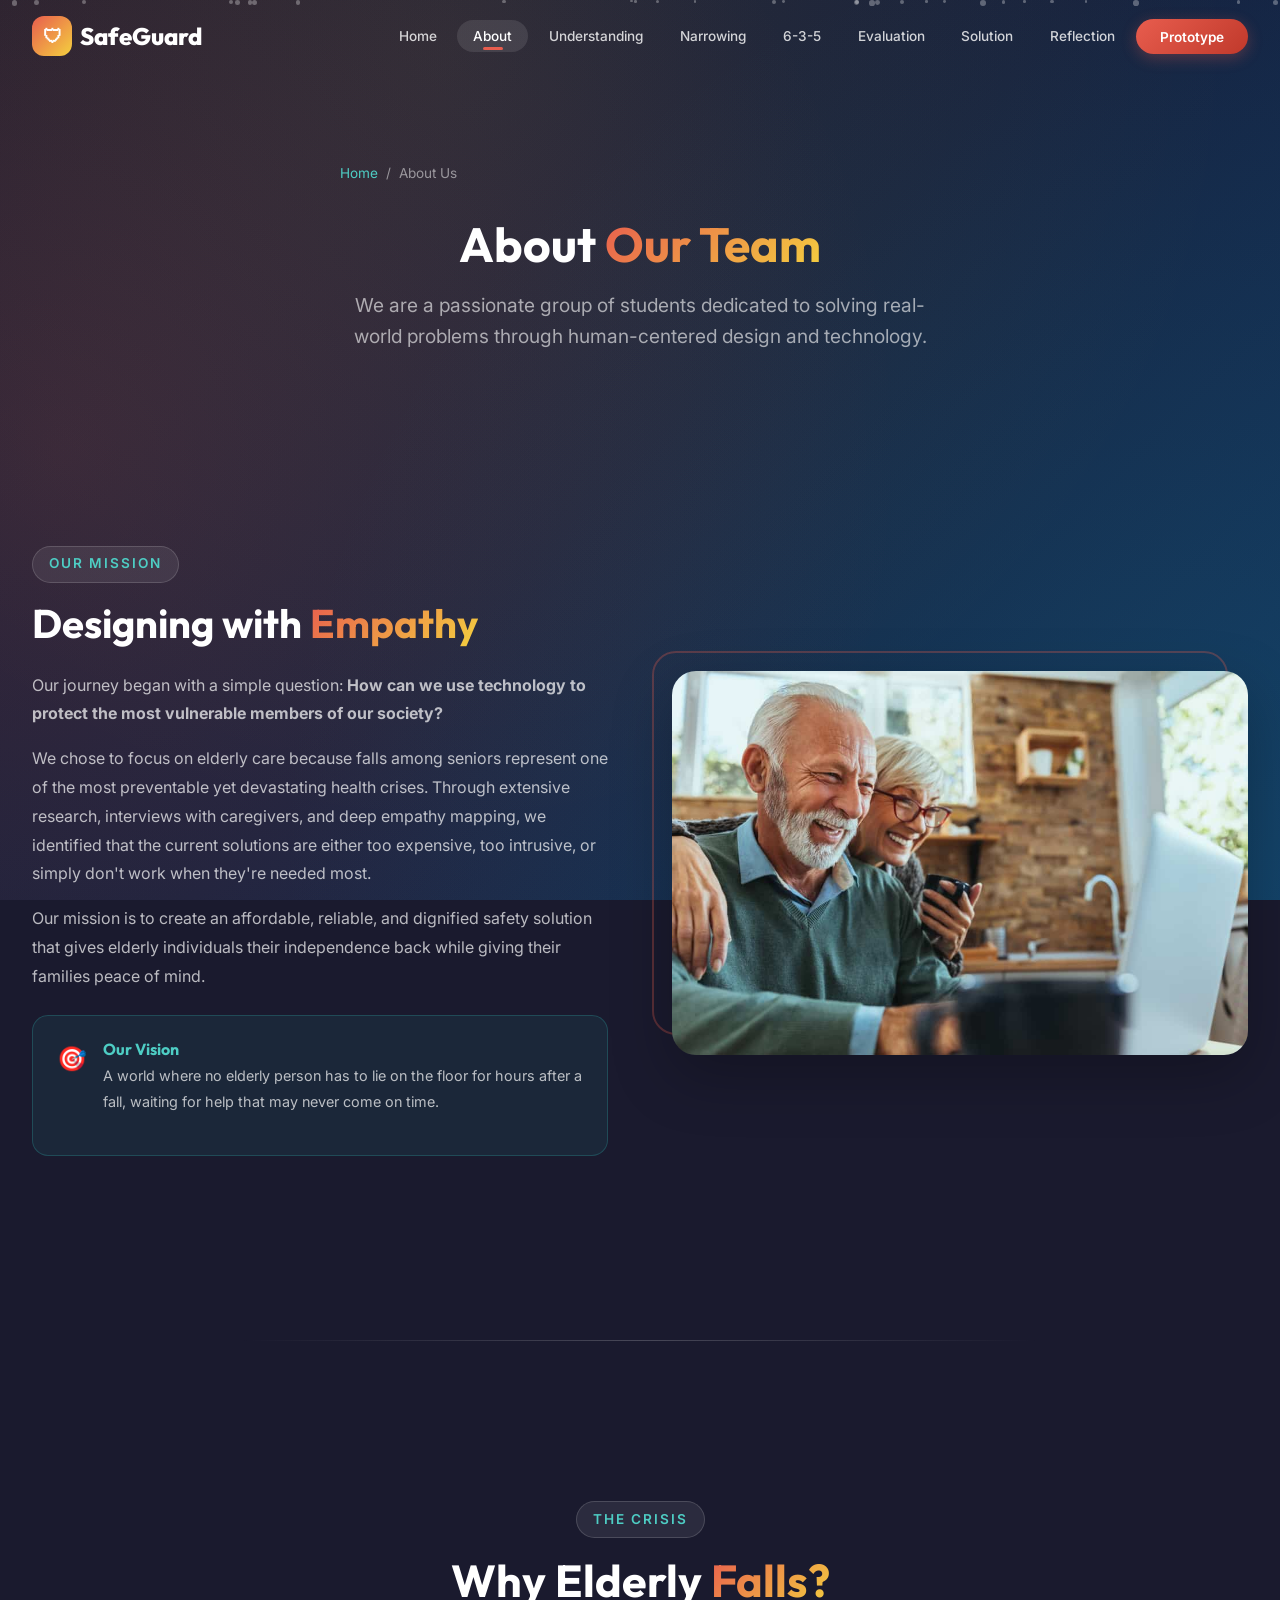
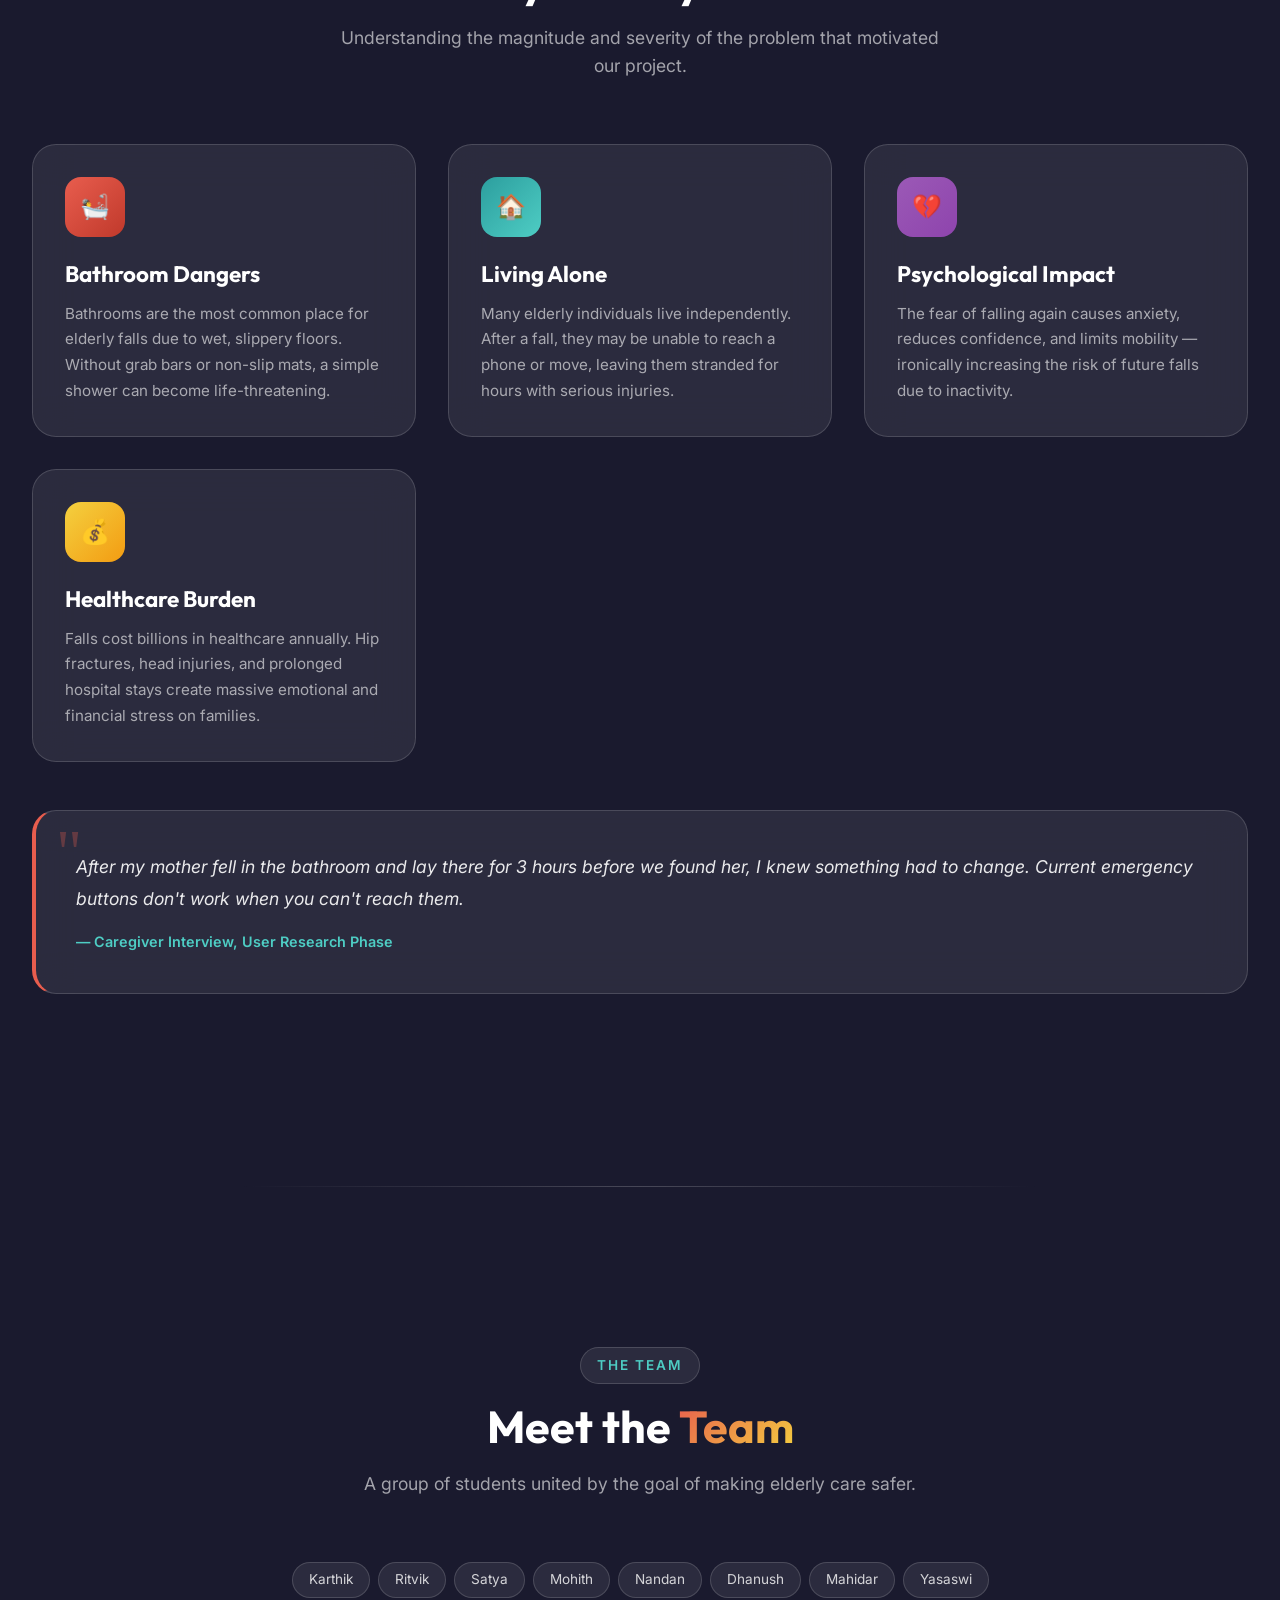
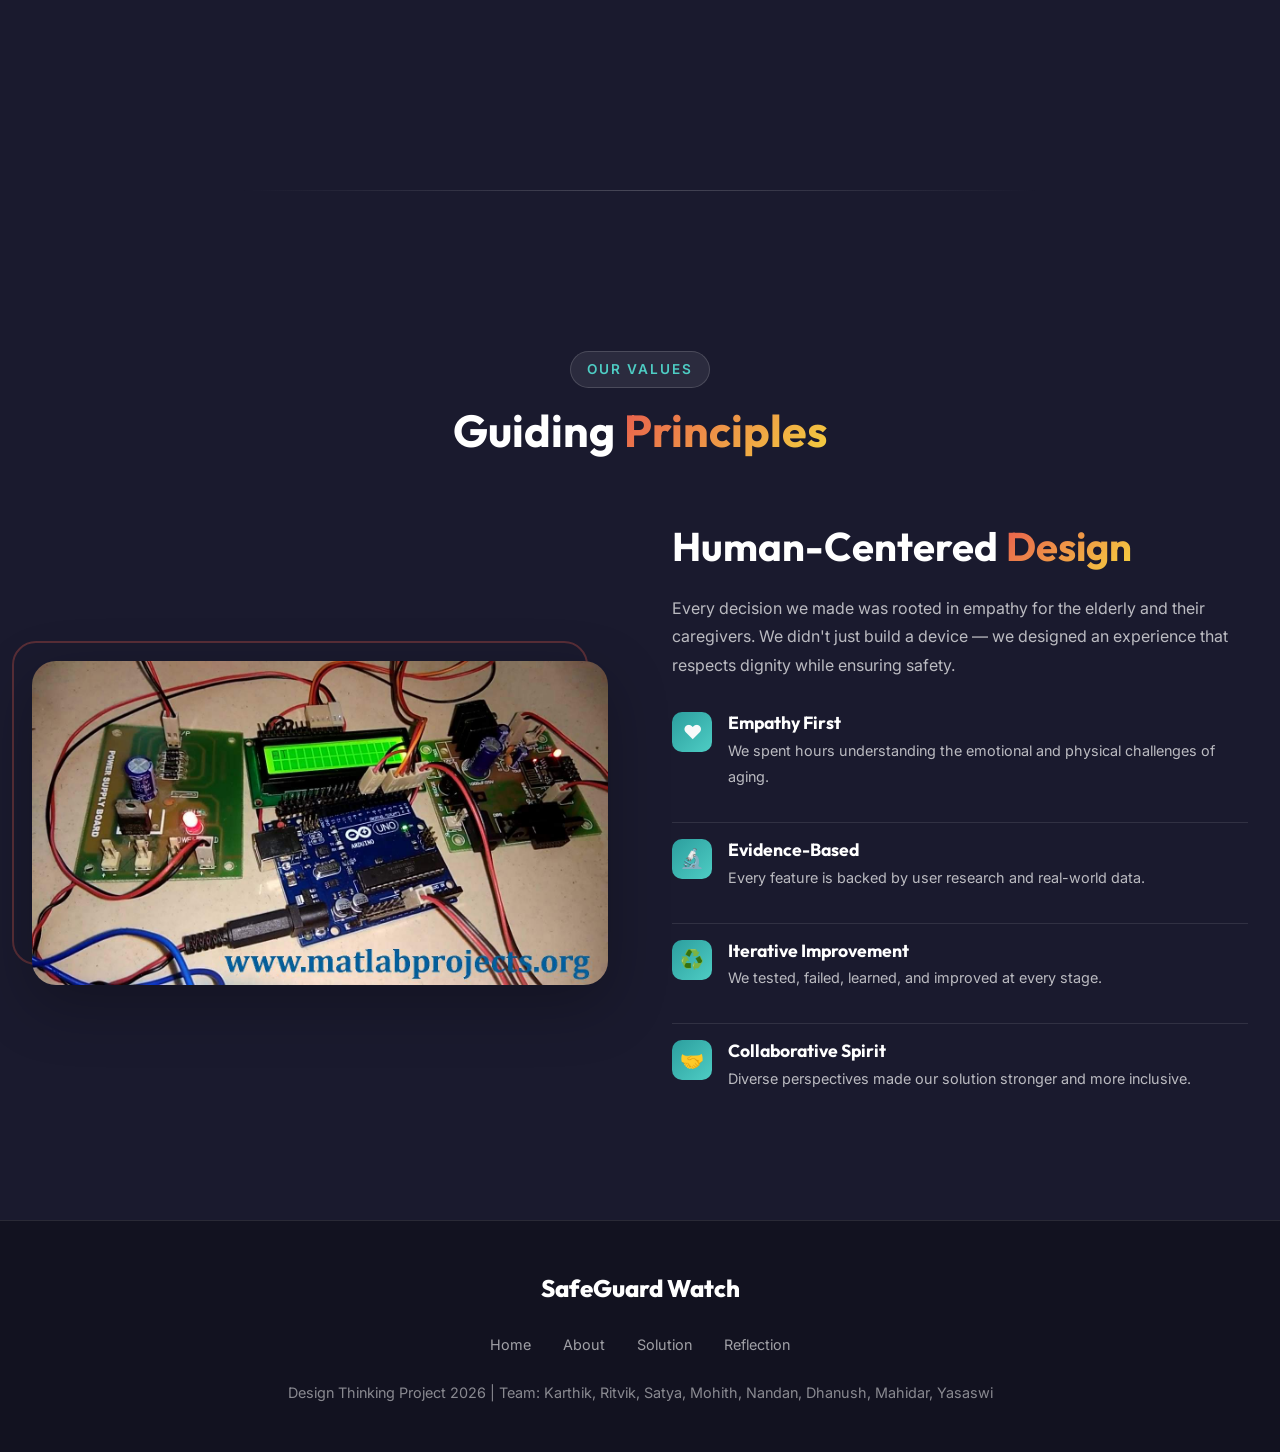
==== about.html @ a081889f "Add files via upload" ====
<!DOCTYPE html>
<html lang="en">
<head>
    <meta charset="UTF-8">
    <meta name="viewport" content="width=device-width, initial-scale=1.0">
    <title>About Us | SafeGuard Watch - Design Thinking Project</title>
    <link rel="stylesheet" href="css/style.css">
    <link rel="stylesheet" href="https://cdnjs.cloudflare.com/ajax/libs/font-awesome/6.4.0/css/all.min.css">
</head>
<body>
    <div class="animated-bg"></div>
    <div class="particles"></div>

    <!-- Navigation -->
    <nav class="navbar">
        <div class="nav-container">
            <a href="index.html" class="logo">
                <div class="logo-icon">&#128737;</div>
                SafeGuard
            </a>
            <ul class="nav-links">
                <li><a href="index.html">Home</a></li>
                <li><a href="about.html" class="active">About</a></li>
                <li><a href="understanding.html">Understanding</a></li>
                <li><a href="narrowing.html">Narrowing</a></li>
                <li><a href="method.html">6-3-5</a></li>
                <li><a href="evaluation.html">Evaluation</a></li>
                <li><a href="solution.html">Solution</a></li>
                <li><a href="reflection.html">Reflection</a></li>
                <li><a href="solution.html#prototype" class="cta-btn">Prototype</a></li>
            </ul>
            <div class="mobile-toggle">
                <span></span><span></span><span></span>
            </div>
        </div>
    </nav>

    <!-- Page Hero -->
    <section class="page-hero">
        <div>
            <div class="breadcrumb">
                <a href="index.html">Home</a>
                <span>/</span>
                <span>About Us</span>
            </div>
            <h1>About <span>Our Team</span></h1>
            <p>We are a passionate group of students dedicated to solving real-world problems through human-centered design and technology.</p>
        </div>
    </section>

    <!-- Mission Section -->
    <section class="section">
        <div class="two-col reveal">
            <div class="col-content">
                <div class="section-label">Our Mission</div>
                <h2>Designing with <span>Empathy</span></h2>
                <p>Our journey began with a simple question: <strong>How can we use technology to protect the most vulnerable members of our society?</strong></p>
                <p>We chose to focus on elderly care because falls among seniors represent one of the most preventable yet devastating health crises. Through extensive research, interviews with caregivers, and deep empathy mapping, we identified that the current solutions are either too expensive, too intrusive, or simply don't work when they're needed most.</p>
                <p>Our mission is to create an affordable, reliable, and dignified safety solution that gives elderly individuals their independence back while giving their families peace of mind.</p>
                <div class="success-box">
                    <div class="success-icon">&#127919;</div>
                    <div>
                        <h4>Our Vision</h4>
                        <p>A world where no elderly person has to lie on the floor for hours after a fall, waiting for help that may never come on time.</p>
                    </div>
                </div>
            </div>
            <div class="col-image">
                <img src="images/7_Aging_in_Place_How_Technology_Can.png" alt="Happy elderly couple safe at home with technology">
            </div>
        </div>
    </section>

    <div class="section-divider"></div>

    <!-- Why This Problem Section -->
    <section class="section">
        <div class="section-header reveal">
            <div class="section-label">The Crisis</div>
            <h2 class="section-title">Why Elderly <span>Falls?</span></h2>
            <p class="section-desc">Understanding the magnitude and severity of the problem that motivated our project.</p>
        </div>

        <div class="card-grid reveal">
            <div class="card">
                <div class="card-icon">&#128704;</div>
                <h3>Bathroom Dangers</h3>
                <p>Bathrooms are the most common place for elderly falls due to wet, slippery floors. Without grab bars or non-slip mats, a simple shower can become life-threatening.</p>
            </div>
            <div class="card">
                <div class="card-icon" style="background: linear-gradient(135deg, var(--secondary), var(--secondary-light));">&#127968;</div>
                <h3>Living Alone</h3>
                <p>Many elderly individuals live independently. After a fall, they may be unable to reach a phone or move, leaving them stranded for hours with serious injuries.</p>
            </div>
            <div class="card">
                <div class="card-icon" style="background: linear-gradient(135deg, #9B59B6, #8E44AD);">&#128148;</div>
                <h3>Psychological Impact</h3>
                <p>The fear of falling again causes anxiety, reduces confidence, and limits mobility — ironically increasing the risk of future falls due to inactivity.</p>
            </div>
            <div class="card">
                <div class="card-icon" style="background: linear-gradient(135deg, var(--accent), #F39C12);">&#128176;</div>
                <h3>Healthcare Burden</h3>
                <p>Falls cost billions in healthcare annually. Hip fractures, head injuries, and prolonged hospital stays create massive emotional and financial stress on families.</p>
            </div>
        </div>

        <div class="quote-block reveal" style="margin-top: 3rem;">
            <p>After my mother fell in the bathroom and lay there for 3 hours before we found her, I knew something had to change. Current emergency buttons don't work when you can't reach them.</p>
            <cite>— Caregiver Interview, User Research Phase</cite>
        </div>
    </section>

    <div class="section-divider"></div>

    <!-- Team Section - SIMPLIFIED -->
    <section class="section">
        <div class="section-header reveal">
            <div class="section-label">The Team</div>
            <h2 class="section-title">Meet the <span>Team</span></h2>
            <p class="section-desc">A group of students united by the goal of making elderly care safer.</p>
        </div>

        <div class="team-names reveal" style="max-width: 700px; margin: 2rem auto;">
            <span class="team-name-tag">Karthik</span>
            <span class="team-name-tag">Ritvik</span>
            <span class="team-name-tag">Satya</span>
            <span class="team-name-tag">Mohith</span>
            <span class="team-name-tag">Nandan</span>
            <span class="team-name-tag">Dhanush</span>
            <span class="team-name-tag">Mahidar</span>
            <span class="team-name-tag">Yasaswi</span>
        </div>
    </section>

    <div class="section-divider"></div>

    <!-- Values Section -->
    <section class="section">
        <div class="section-header reveal">
            <div class="section-label">Our Values</div>
            <h2 class="section-title">Guiding <span>Principles</span></h2>
        </div>

        <div class="two-col reveal">
            <div class="col-image">
                <img src="images/5_Arduino_Projects_for_Engineering.png" alt="Students working on electronics prototyping project">
            </div>
            <div class="col-content">
                <h2>Human-Centered <span>Design</span></h2>
                <p>Every decision we made was rooted in empathy for the elderly and their caregivers. We didn't just build a device — we designed an experience that respects dignity while ensuring safety.</p>
                <ul class="feature-list">
                    <li>
                        <div class="feature-icon">&#10084;&#65039;</div>
                        <div class="feature-text">
                            <h4>Empathy First</h4>
                            <p>We spent hours understanding the emotional and physical challenges of aging.</p>
                        </div>
                    </li>
                    <li>
                        <div class="feature-icon">&#128300;</div>
                        <div class="feature-text">
                            <h4>Evidence-Based</h4>
                            <p>Every feature is backed by user research and real-world data.</p>
                        </div>
                    </li>
                    <li>
                        <div class="feature-icon">&#9851;&#65039;</div>
                        <div class="feature-text">
                            <h4>Iterative Improvement</h4>
                            <p>We tested, failed, learned, and improved at every stage.</p>
                        </div>
                    </li>
                    <li>
                        <div class="feature-icon">&#129309;</div>
                        <div class="feature-text">
                            <h4>Collaborative Spirit</h4>
                            <p>Diverse perspectives made our solution stronger and more inclusive.</p>
                        </div>
                    </li>
                </ul>
            </div>
        </div>
    </section>

    <!-- Footer -->
    <footer class="footer">
        <div class="footer-content">
            <div class="footer-logo">SafeGuard Watch</div>
            <ul class="footer-links">
                <li><a href="index.html">Home</a></li>
                <li><a href="about.html">About</a></li>
                <li><a href="solution.html">Solution</a></li>
                <li><a href="reflection.html">Reflection</a></li>
            </ul>
            <p>Design Thinking Project 2026 | Team: Karthik, Ritvik, Satya, Mohith, Nandan, Dhanush, Mahidar, Yasaswi</p>
        </div>
    </footer>

    <script src="js/main.js"></script>
</body>
</html>
---- css/style.css ----
/* ============================================
   SAFEGUARD WATCH - DESIGN THINKING PROJECT
   Global Stylesheet
   ============================================ */

@import url('https://fonts.googleapis.com/css2?family=Outfit:wght@300;400;500;600;700;800&family=Inter:wght@300;400;500;600&display=swap');

:root {
    --primary: #E85D4E;
    --primary-dark: #C0392B;
    --secondary: #2C9E9E;
    --secondary-light: #4ECDC4;
    --accent: #F4D03F;
    --dark: #1A1A2E;
    --dark-light: #16213E;
    --light: #F8F9FA;
    --white: #FFFFFF;
    --gray: #6C757D;
    --glass: rgba(255, 255, 255, 0.08);
    --glass-border: rgba(255, 255, 255, 0.15);
    --shadow: 0 8px 32px rgba(0, 0, 0, 0.15);
    --shadow-lg: 0 20px 60px rgba(0, 0, 0, 0.25);
    --transition: all 0.4s cubic-bezier(0.4, 0, 0.2, 1);
    --radius: 16px;
    --radius-lg: 24px;
}

* { margin: 0; padding: 0; box-sizing: border-box; }

html { scroll-behavior: smooth; font-size: 16px; }

body {
    font-family: 'Inter', sans-serif;
    background: var(--dark);
    color: var(--light);
    overflow-x: hidden;
    line-height: 1.6;
}

h1, h2, h3, h4, h5, h6 {
    font-family: 'Outfit', sans-serif;
    font-weight: 700;
    line-height: 1.2;
}

a { text-decoration: none; color: inherit; transition: var(--transition); }

img { max-width: 100%; height: auto; border-radius: var(--radius); display: block; }

/* Animated Background */
.animated-bg {
    position: fixed; top: 0; left: 0; width: 100%; height: 100%; z-index: -1;
    background: linear-gradient(135deg, #1A1A2E 0%, #16213E 50%, #0F3460 100%);
    overflow: hidden;
}

.animated-bg::before {
    content: ''; position: absolute; width: 150%; height: 150%; top: -25%; left: -25%;
    background: radial-gradient(circle at 20% 50%, rgba(232, 93, 78, 0.15) 0%, transparent 50%),
                radial-gradient(circle at 80% 80%, rgba(44, 158, 158, 0.15) 0%, transparent 50%),
                radial-gradient(circle at 40% 20%, rgba(244, 208, 63, 0.08) 0%, transparent 50%);
    animation: bgMove 20s ease-in-out infinite;
}

@keyframes bgMove {
    0%, 100% { transform: translate(0, 0) rotate(0deg); }
    33% { transform: translate(2%, 2%) rotate(1deg); }
    66% { transform: translate(-1%, 3%) rotate(-1deg); }
}

.particles { position: fixed; top: 0; left: 0; width: 100%; height: 100%; z-index: -1; pointer-events: none; }

.particle {
    position: absolute; width: 4px; height: 4px;
    background: rgba(255, 255, 255, 0.3); border-radius: 50%;
    animation: float 15s infinite;
}

@keyframes float {
    0%, 100% { transform: translateY(100vh) scale(0); opacity: 0; }
    10% { opacity: 1; }
    90% { opacity: 1; }
    100% { transform: translateY(-10vh) scale(1); opacity: 0; }
}

/* Navigation */
.navbar {
    position: fixed; top: 0; left: 0; width: 100%; z-index: 1000;
    padding: 1rem 0; transition: var(--transition); background: transparent;
}

.navbar.scrolled {
    background: rgba(26, 26, 46, 0.9); backdrop-filter: blur(20px);
    -webkit-backdrop-filter: blur(20px); padding: 0.6rem 0; box-shadow: var(--shadow);
}

.nav-container {
    max-width: 1400px; margin: 0 auto; padding: 0 2rem;
    display: flex; justify-content: space-between; align-items: center;
}

.logo {
    font-family: 'Outfit', sans-serif; font-size: 1.5rem; font-weight: 800;
    color: var(--white); display: flex; align-items: center; gap: 0.5rem;
    flex-shrink: 0;
}

.logo-icon {
    width: 40px; height: 40px;
    background: linear-gradient(135deg, var(--primary), var(--accent));
    border-radius: 12px; display: flex; align-items: center; justify-content: center;
    font-size: 1.2rem;
}

.nav-links { display: flex; gap: 0.3rem; list-style: none; align-items: center; flex-wrap: wrap; justify-content: flex-end; }

.nav-links a {
    padding: 0.5rem 1rem; border-radius: 50px; font-size: 0.85rem; font-weight: 500;
    color: rgba(255, 255, 255, 0.8); position: relative; transition: var(--transition);
    white-space: nowrap;
}

.nav-links a:hover, .nav-links a.active {
    color: var(--white); background: rgba(255, 255, 255, 0.1);
}

.nav-links a.active::after {
    content: ''; position: absolute; bottom: 2px; left: 50%; transform: translateX(-50%);
    width: 20px; height: 3px; background: var(--primary); border-radius: 10px;
}

.cta-btn {
    background: linear-gradient(135deg, var(--primary), var(--primary-dark));
    color: var(--white) !important; padding: 0.6rem 1.5rem !important;
    border-radius: 50px !important; font-weight: 600 !important;
    box-shadow: 0 4px 15px rgba(232, 93, 78, 0.3);
}

.cta-btn:hover { transform: translateY(-2px); box-shadow: 0 6px 25px rgba(232, 93, 78, 0.4); }

.mobile-toggle { display: none; flex-direction: column; gap: 5px; cursor: pointer; z-index: 1001; }

.mobile-toggle span { width: 25px; height: 3px; background: var(--white); border-radius: 5px; transition: var(--transition); }

/* Hero Section */
.hero {
    min-height: 100vh; display: flex; align-items: center; justify-content: center;
    position: relative; padding: 8rem 2rem 4rem; overflow: hidden;
}

.hero::before {
    content: ''; position: absolute; top: -10%; right: -10%; width: 600px; height: 600px;
    background: radial-gradient(circle, rgba(232, 93, 78, 0.2) 0%, transparent 70%);
    border-radius: 50%; animation: pulse 4s ease-in-out infinite;
}

.hero::after {
    content: ''; position: absolute; bottom: -10%; left: -10%; width: 500px; height: 500px;
    background: radial-gradient(circle, rgba(44, 158, 158, 0.15) 0%, transparent 70%);
    border-radius: 50%; animation: pulse 5s ease-in-out infinite reverse;
}

@keyframes pulse {
    0%, 100% { transform: scale(1); opacity: 0.5; }
    50% { transform: scale(1.1); opacity: 0.8; }
}

.hero-container {
    max-width: 1400px; width: 100%; display: grid;
    grid-template-columns: 1fr 1fr; gap: 4rem; align-items: center; position: relative; z-index: 1;
}

.hero-content { animation: fadeInUp 1s ease-out; }

.hero-badge {
    display: inline-flex; align-items: center; gap: 0.5rem;
    background: var(--glass); border: 1px solid var(--glass-border);
    padding: 0.5rem 1rem; border-radius: 50px; font-size: 0.85rem;
    color: var(--secondary-light); margin-bottom: 1.5rem; backdrop-filter: blur(10px);
}

.hero-badge span { width: 8px; height: 8px; background: var(--secondary-light); border-radius: 50%; animation: blink 2s infinite; }

@keyframes blink { 0%, 100% { opacity: 1; } 50% { opacity: 0.3; } }

.hero h1 { font-size: 3.5rem; font-weight: 800; color: var(--white); margin-bottom: 1.5rem; line-height: 1.15; }

.hero h1 span {
    background: linear-gradient(135deg, var(--primary), var(--accent));
    -webkit-background-clip: text; -webkit-text-fill-color: transparent; background-clip: text;
}

.hero p { font-size: 1.1rem; color: rgba(255, 255, 255, 0.7); margin-bottom: 2rem; max-width: 500px; }

.hero-buttons { display: flex; gap: 1rem; flex-wrap: wrap; }

.btn {
    padding: 1rem 2rem; border-radius: 50px; font-weight: 600; font-size: 1rem;
    transition: var(--transition); display: inline-flex; align-items: center; gap: 0.5rem;
    cursor: pointer; border: none;
}

.btn-primary {
    background: linear-gradient(135deg, var(--primary), var(--primary-dark));
    color: var(--white); box-shadow: 0 4px 20px rgba(232, 93, 78, 0.3);
}

.btn-primary:hover { transform: translateY(-3px); box-shadow: 0 8px 30px rgba(232, 93, 78, 0.4); }

.btn-outline {
    background: transparent; color: var(--white); border: 2px solid rgba(255, 255, 255, 0.3);
}

.btn-outline:hover { background: rgba(255, 255, 255, 0.1); border-color: var(--white); transform: translateY(-3px); }

.hero-visual { position: relative; animation: fadeInUp 1s ease-out 0.3s both; }

.hero-image-wrapper {
    position: relative; border-radius: var(--radius-lg); overflow: hidden; box-shadow: var(--shadow-lg);
}

.hero-image-wrapper::before {
    content: ''; position: absolute; inset: 0;
    background: linear-gradient(135deg, rgba(232, 93, 78, 0.3), rgba(44, 158, 158, 0.3));
    z-index: 1; opacity: 0.3;
}

.hero-image-wrapper img { width: 100%; border-radius: var(--radius-lg); display: block; }

.floating-card {
    position: absolute; background: var(--glass); backdrop-filter: blur(20px);
    border: 1px solid var(--glass-border); border-radius: var(--radius);
    padding: 1rem 1.5rem; box-shadow: var(--shadow);
    animation: floatCard 6s ease-in-out infinite; z-index: 2;
}

.floating-card.card-1 { top: 10%; left: -10%; animation-delay: 0s; }
.floating-card.card-2 { bottom: 15%; right: -5%; animation-delay: 2s; }

.floating-card h4 { font-size: 1.5rem; color: var(--primary); margin-bottom: 0.2rem; }
.floating-card p { font-size: 0.8rem; color: rgba(255, 255, 255, 0.7); margin: 0; }

@keyframes floatCard { 0%, 100% { transform: translateY(0); } 50% { transform: translateY(-15px); } }

@keyframes fadeInUp {
    from { opacity: 0; transform: translateY(40px); }
    to { opacity: 1; transform: translateY(0); }
}

.scroll-indicator {
    position: absolute; bottom: 2rem; left: 50%; transform: translateX(-50%);
    display: flex; flex-direction: column; align-items: center; gap: 0.5rem;
    color: rgba(255, 255, 255, 0.5); font-size: 0.8rem; animation: bounce 2s infinite;
}

.scroll-indicator svg { width: 24px; height: 24px; }

@keyframes bounce { 0%, 100% { transform: translateX(-50%) translateY(0); } 50% { transform: translateX(-50%) translateY(10px); } }

/* Section Styles */
.section { padding: 6rem 2rem; max-width: 1400px; margin: 0 auto; position: relative; }

.section-header { text-align: center; margin-bottom: 4rem; max-width: 800px; margin-left: auto; margin-right: auto; }

.section-label {
    display: inline-block; padding: 0.4rem 1rem; background: var(--glass);
    border: 1px solid var(--glass-border); border-radius: 50px; font-size: 0.85rem;
    color: var(--secondary-light); margin-bottom: 1rem; text-transform: uppercase;
    letter-spacing: 2px; font-weight: 600;
}

.section-title { font-size: 2.8rem; color: var(--white); margin-bottom: 1rem; line-height: 1.2; }

.section-title span {
    background: linear-gradient(135deg, var(--primary), var(--accent));
    -webkit-background-clip: text; -webkit-text-fill-color: transparent; background-clip: text;
}

.section-desc { font-size: 1.1rem; color: rgba(255, 255, 255, 0.6); max-width: 600px; margin: 0 auto; }

/* Cards */
.card-grid { display: grid; grid-template-columns: repeat(auto-fit, minmax(300px, 1fr)); gap: 2rem; }

.card {
    background: var(--glass); backdrop-filter: blur(20px); border: 1px solid var(--glass-border);
    border-radius: var(--radius-lg); padding: 2rem; transition: var(--transition); position: relative; overflow: hidden;
}

.card::before {
    content: ''; position: absolute; top: 0; left: 0; width: 100%; height: 4px;
    background: linear-gradient(90deg, var(--primary), var(--secondary-light));
    transform: scaleX(0); transform-origin: left; transition: var(--transition);
}

.card:hover { transform: translateY(-8px); box-shadow: var(--shadow-lg); border-color: rgba(255, 255, 255, 0.25); }
.card:hover::before { transform: scaleX(1); }

.card-icon {
    width: 60px; height: 60px;
    background: linear-gradient(135deg, var(--primary), var(--primary-dark));
    border-radius: var(--radius); display: flex; align-items: center; justify-content: center;
    font-size: 1.5rem; margin-bottom: 1.5rem;
}

.card h3 { font-size: 1.4rem; color: var(--white); margin-bottom: 0.8rem; }
.card p { color: rgba(255, 255, 255, 0.6); font-size: 0.95rem; line-height: 1.7; }
.card-img { width: 100%; height: 200px; object-fit: cover; border-radius: var(--radius); margin-bottom: 1.5rem; }

/* Timeline / Process */
.timeline { position: relative; max-width: 1000px; margin: 0 auto; }

.timeline::before {
    content: ''; position: absolute; left: 50%; transform: translateX(-50%);
    width: 3px; height: 100%;
    background: linear-gradient(180deg, var(--primary), var(--secondary-light));
    border-radius: 10px;
}

.timeline-item {
    display: flex; justify-content: flex-end; padding-right: 2rem;
    position: relative; margin-bottom: 3rem; width: 50%;
}

.timeline-item:nth-child(even) { justify-content: flex-start; padding-right: 0; padding-left: 2rem; margin-left: 50%; }

.timeline-dot {
    position: absolute; right: -8px; top: 0; width: 16px; height: 16px;
    background: var(--primary); border-radius: 50%; border: 3px solid var(--dark);
    box-shadow: 0 0 0 4px rgba(232, 93, 78, 0.3);
}

.timeline-item:nth-child(even) .timeline-dot { right: auto; left: -8px; }

.timeline-content {
    background: var(--glass); backdrop-filter: blur(20px); border: 1px solid var(--glass-border);
    border-radius: var(--radius-lg); padding: 2rem; max-width: 400px; transition: var(--transition);
}

.timeline-content:hover { transform: scale(1.02); box-shadow: var(--shadow-lg); }

.timeline-content h3 { color: var(--white); margin-bottom: 0.5rem; font-size: 1.3rem; }
.timeline-content p { color: rgba(255, 255, 255, 0.6); font-size: 0.95rem; }

.timeline-number {
    font-size: 3rem; font-weight: 800; color: rgba(255, 255, 255, 0.05);
    position: absolute; top: -10px; right: 20px;
}

/* Gallery */
.gallery { display: grid; grid-template-columns: repeat(auto-fit, minmax(250px, 1fr)); gap: 1.5rem; }

.gallery-item { position: relative; border-radius: var(--radius-lg); overflow: hidden; cursor: pointer; transition: var(--transition); }

.gallery-item img { width: 100%; height: 250px; object-fit: cover; transition: var(--transition); border-radius: var(--radius-lg); }

.gallery-item:hover img { transform: scale(1.1); }

.gallery-item::after {
    content: ''; position: absolute; inset: 0;
    background: linear-gradient(to top, rgba(26, 26, 46, 0.8), transparent);
    opacity: 0; transition: var(--transition);
}

.gallery-item:hover::after { opacity: 1; }

.gallery-caption {
    position: absolute; bottom: 0; left: 0; right: 0; padding: 1.5rem;
    color: var(--white); z-index: 2; transform: translateY(20px); opacity: 0; transition: var(--transition);
}

.gallery-item:hover .gallery-caption { transform: translateY(0); opacity: 1; }

/* Stats */
.stats-grid { display: grid; grid-template-columns: repeat(auto-fit, minmax(200px, 1fr)); gap: 2rem; margin: 3rem 0; }

.stat-item {
    text-align: center; padding: 2rem; background: var(--glass); backdrop-filter: blur(20px);
    border: 1px solid var(--glass-border); border-radius: var(--radius-lg); transition: var(--transition);
}

.stat-item:hover { transform: translateY(-5px); box-shadow: var(--shadow-lg); }

.stat-number {
    font-size: 3rem; font-weight: 800;
    background: linear-gradient(135deg, var(--primary), var(--accent));
    -webkit-background-clip: text; -webkit-text-fill-color: transparent; background-clip: text;
    display: block; margin-bottom: 0.5rem;
}

.stat-label { color: rgba(255, 255, 255, 0.6); font-size: 0.9rem; }

/* Feature List */
.feature-list { list-style: none; }

.feature-list li {
    display: flex; align-items: flex-start; gap: 1rem;
    padding: 1rem 0; border-bottom: 1px solid rgba(255, 255, 255, 0.1);
}

.feature-list li:last-child { border-bottom: none; }

.feature-icon {
    min-width: 40px; height: 40px;
    background: linear-gradient(135deg, var(--secondary), var(--secondary-light));
    border-radius: 10px; display: flex; align-items: center; justify-content: center;
    font-size: 1.2rem;
}

.feature-text h4 { color: var(--white); margin-bottom: 0.3rem; font-size: 1.1rem; }
.feature-text p { color: rgba(255, 255, 255, 0.6); font-size: 0.9rem; }

/* Two Column Layout */
.two-col { display: grid; grid-template-columns: 1fr 1fr; gap: 4rem; align-items: center; }

.two-col.reverse { direction: rtl; }
.two-col.reverse > * { direction: ltr; }

.col-content h2 { font-size: 2.5rem; color: var(--white); margin-bottom: 1.5rem; line-height: 1.2; }

.col-content h2 span {
    background: linear-gradient(135deg, var(--primary), var(--accent));
    -webkit-background-clip: text; -webkit-text-fill-color: transparent; background-clip: text;
}

.col-content p { color: rgba(255, 255, 255, 0.7); margin-bottom: 1rem; line-height: 1.8; }

.col-image { position: relative; }
.col-image img { border-radius: var(--radius-lg); box-shadow: var(--shadow-lg); width: 100%; }

.col-image::before {
    content: ''; position: absolute; top: -20px; left: -20px; right: 20px; bottom: 20px;
    border: 2px solid var(--primary); border-radius: var(--radius-lg); z-index: -1; opacity: 0.3;
}

/* Table Styles */
.table-wrapper {
    overflow-x: auto; border-radius: var(--radius-lg);
    background: var(--glass); backdrop-filter: blur(20px); border: 1px solid var(--glass-border);
}

.data-table { width: 100%; border-collapse: collapse; }

.data-table th, .data-table td {
    padding: 1rem 1.5rem; text-align: left; border-bottom: 1px solid rgba(255, 255, 255, 0.1);
}

.data-table th {
    background: rgba(255, 255, 255, 0.05); color: var(--secondary-light);
    font-weight: 600; font-size: 0.9rem; text-transform: uppercase; letter-spacing: 1px;
}

.data-table td { color: rgba(255, 255, 255, 0.8); font-size: 0.95rem; }
.data-table tr:hover td { background: rgba(255, 255, 255, 0.03); }

/* Tags */
.tag {
    display: inline-block; padding: 0.3rem 0.8rem;
    background: rgba(44, 158, 158, 0.2); color: var(--secondary-light);
    border-radius: 50px; font-size: 0.8rem; font-weight: 500; margin: 0.2rem;
}

.tag.highlight { background: rgba(232, 93, 78, 0.2); color: var(--primary); }
.tag.rejected { background: rgba(108, 117, 125, 0.2); color: var(--gray); }
.tag.selected { background: rgba(44, 158, 158, 0.3); color: var(--secondary-light); border: 1px solid var(--secondary-light); }

/* Footer */
.footer {
    background: rgba(0, 0, 0, 0.3); padding: 3rem 2rem; text-align: center;
    border-top: 1px solid rgba(255, 255, 255, 0.1);
}

.footer-content { max-width: 1400px; margin: 0 auto; }

.footer-logo { font-family: 'Outfit', sans-serif; font-size: 1.5rem; font-weight: 800; color: var(--white); margin-bottom: 1rem; }
.footer p { color: rgba(255, 255, 255, 0.5); font-size: 0.9rem; }

.footer-links { display: flex; justify-content: center; gap: 2rem; margin: 1.5rem 0; list-style: none; }
.footer-links a { color: rgba(255, 255, 255, 0.6); font-size: 0.9rem; transition: var(--transition); }
.footer-links a:hover { color: var(--secondary-light); }

/* Responsive */
@media (max-width: 1024px) {
    .hero-container { grid-template-columns: 1fr; text-align: center; }
    .hero-content p { margin-left: auto; margin-right: auto; }
    .hero-buttons { justify-content: center; }
    .hero-visual { order: -1; max-width: 500px; margin: 0 auto; }
    .two-col { grid-template-columns: 1fr; gap: 2rem; }
    .two-col.reverse { direction: ltr; }
    .timeline::before { left: 20px; }
    .timeline-item, .timeline-item:nth-child(even) {
        width: 100%; margin-left: 0; padding-left: 3rem; padding-right: 0; justify-content: flex-start;
    }
    .timeline-dot, .timeline-item:nth-child(even) .timeline-dot { left: 12px; right: auto; }
    .nav-links { gap: 0.2rem; }
    .nav-links a { padding: 0.4rem 0.8rem; font-size: 0.8rem; }
}

@media (max-width: 768px) {
    .nav-links {
        position: fixed; top: 0; right: -100%; width: 80%; max-width: 350px; height: 100vh;
        background: rgba(26, 26, 46, 0.98); backdrop-filter: blur(20px);
        flex-direction: column; padding: 5rem 2rem 2rem; transition: var(--transition); gap: 0.5rem;
        justify-content: flex-start;
        align-items: center;
    }
    .nav-links.active { right: 0; }
    .nav-links a { width: 100%; text-align: center; padding: 0.8rem; font-size: 1rem; }
    .mobile-toggle { display: flex; }
    .hero h1 { font-size: 2.5rem; }
    .section-title { font-size: 2rem; }
    .floating-card { display: none; }
    .card-grid { grid-template-columns: 1fr; }
    .stats-grid { grid-template-columns: repeat(2, 1fr); }
}

@media (max-width: 480px) {
    .hero h1 { font-size: 2rem; }
    .page-hero h1 { font-size: 2rem; }
    .btn { padding: 0.8rem 1.5rem; font-size: 0.9rem; }
    .section { padding: 4rem 1rem; }
    .stats-grid { grid-template-columns: 1fr; }
}

/* Scroll Animations */
.reveal { opacity: 0; transform: translateY(40px); transition: all 0.8s ease-out; }
.reveal.active { opacity: 1; transform: translateY(0); }

.reveal-delay-1 { transition-delay: 0.1s; }
.reveal-delay-2 { transition-delay: 0.2s; }
.reveal-delay-3 { transition-delay: 0.3s; }
.reveal-delay-4 { transition-delay: 0.4s; }

/* Page Hero */
.page-hero {
    min-height: 50vh; display: flex; align-items: center; justify-content: center;
    text-align: center; padding: 8rem 2rem 4rem; position: relative;
}

.page-hero h1 { font-size: 3rem; color: var(--white); margin-bottom: 1rem; line-height: 1.2; }

.page-hero h1 span {
    background: linear-gradient(135deg, var(--primary), var(--accent));
    -webkit-background-clip: text; -webkit-text-fill-color: transparent; background-clip: text;
}

.page-hero p { font-size: 1.2rem; color: rgba(255, 255, 255, 0.6); max-width: 600px; margin: 0 auto; }

/* Quote Block */
.quote-block {
    background: var(--glass); backdrop-filter: blur(20px); border: 1px solid var(--glass-border);
    border-radius: var(--radius-lg); padding: 2.5rem; margin: 2rem 0; position: relative;
    border-left: 4px solid var(--primary);
}

.quote-block::before {
    content: '"'; font-size: 4rem; color: var(--primary); opacity: 0.3;
    position: absolute; top: 10px; left: 20px; font-family: Georgia, serif; line-height: 1;
}

.quote-block p { font-size: 1.1rem; color: rgba(255, 255, 255, 0.9); font-style: italic; line-height: 1.8; position: relative; z-index: 1; }
.quote-block cite { display: block; margin-top: 1rem; color: var(--secondary-light); font-style: normal; font-weight: 600; font-size: 0.9rem; }

/* Progress Bar */
.progress-container { margin: 1rem 0; }
.progress-label { display: flex; justify-content: space-between; margin-bottom: 0.5rem; font-size: 0.9rem; color: rgba(255, 255, 255, 0.8); }
.progress-bar { height: 8px; background: rgba(255, 255, 255, 0.1); border-radius: 10px; overflow: hidden; }
.progress-fill { height: 100%; background: linear-gradient(90deg, var(--primary), var(--accent)); border-radius: 10px; transition: width 1.5s ease-out; }

/* Comparison Table */
.comparison-table td:first-child { font-weight: 600; color: var(--white); }
.check-icon { color: var(--secondary-light); font-weight: bold; }
.cross-icon { color: var(--primary); font-weight: bold; }

/* Team Cards */
.team-grid { display: grid; grid-template-columns: repeat(auto-fit, minmax(250px, 1fr)); gap: 2rem; }

.team-card {
    background: var(--glass); backdrop-filter: blur(20px); border: 1px solid var(--glass-border);
    border-radius: var(--radius-lg); padding: 2rem; text-align: center; transition: var(--transition);
}

.team-card:hover { transform: translateY(-8px); box-shadow: var(--shadow-lg); }

.team-avatar {
    width: 80px; height: 80px;
    background: linear-gradient(135deg, var(--primary), var(--secondary-light));
    border-radius: 50%; display: flex; align-items: center; justify-content: center;
    font-size: 2rem; margin: 0 auto 1rem; color: var(--white); font-weight: 700;
}

.team-card h3 { color: var(--white); margin-bottom: 0.3rem; }
.team-card p { color: var(--secondary-light); font-size: 0.9rem; margin-bottom: 0.5rem; }
.team-card .role { color: rgba(255, 255, 255, 0.5); font-size: 0.85rem; }

/* Method Steps */
.method-steps { display: grid; grid-template-columns: repeat(auto-fit, minmax(200px, 1fr)); gap: 1.5rem; margin: 3rem 0; }

.method-step {
    background: var(--glass); backdrop-filter: blur(20px); border: 1px solid var(--glass-border);
    border-radius: var(--radius-lg); padding: 2rem; text-align: center; position: relative; transition: var(--transition);
}

.method-step:hover { transform: translateY(-5px); box-shadow: var(--shadow-lg); }

.step-number {
    width: 50px; height: 50px;
    background: linear-gradient(135deg, var(--primary), var(--accent));
    border-radius: 50%; display: flex; align-items: center; justify-content: center;
    font-size: 1.3rem; font-weight: 700; color: var(--white); margin: 0 auto 1rem;
}

.method-step h3 { color: var(--white); margin-bottom: 0.5rem; font-size: 1.2rem; }
.method-step p { color: rgba(255, 255, 255, 0.6); font-size: 0.9rem; }

/* Prototype Showcase */
.prototype-showcase {
    background: var(--glass); backdrop-filter: blur(20px); border: 1px solid var(--glass-border);
    border-radius: var(--radius-lg); padding: 3rem; text-align: center; margin: 3rem 0;
}

.prototype-showcase img { max-width: 500px; width: 100%; border-radius: var(--radius-lg); box-shadow: var(--shadow-lg); margin-bottom: 2rem; }

/* Component List */
.component-list { display: grid; grid-template-columns: repeat(auto-fit, minmax(280px, 1fr)); gap: 1.5rem; margin: 2rem 0; }

.component-item {
    display: flex; gap: 1rem; background: var(--glass); backdrop-filter: blur(20px);
    border: 1px solid var(--glass-border); border-radius: var(--radius); padding: 1.5rem;
    transition: var(--transition);
}

.component-item:hover { transform: translateX(5px); border-color: var(--secondary-light); }

.component-img { width: 80px; height: 80px; object-fit: cover; border-radius: var(--radius); flex-shrink: 0; }

.component-info h4 { color: var(--white); margin-bottom: 0.3rem; font-size: 1rem; }
.component-info p { color: rgba(255, 255, 255, 0.6); font-size: 0.85rem; line-height: 1.5; }

/* Alert Box */
.alert-box {
    background: rgba(232, 93, 78, 0.1); border: 1px solid rgba(232, 93, 78, 0.3);
    border-radius: var(--radius); padding: 1.5rem; margin: 1.5rem 0;
    display: flex; gap: 1rem; align-items: flex-start;
}

.alert-box .alert-icon { font-size: 1.5rem; flex-shrink: 0; }
.alert-box h4 { color: var(--primary); margin-bottom: 0.3rem; }
.alert-box p { color: rgba(255, 255, 255, 0.7); font-size: 0.9rem; }

/* Success Box */
.success-box {
    background: rgba(44, 158, 158, 0.1); border: 1px solid rgba(44, 158, 158, 0.3);
    border-radius: var(--radius); padding: 1.5rem; margin: 1.5rem 0;
    display: flex; gap: 1rem; align-items: flex-start;
}

.success-box .success-icon { font-size: 1.5rem; flex-shrink: 0; }
.success-box h4 { color: var(--secondary-light); margin-bottom: 0.3rem; }
.success-box p { color: rgba(255, 255, 255, 0.7); font-size: 0.9rem; }

/* Section Divider */
.section-divider {
    height: 1px; background: linear-gradient(90deg, transparent, rgba(255, 255, 255, 0.2), transparent);
    margin: 4rem auto; max-width: 800px;
}

/* Breadcrumb */
.breadcrumb { display: flex; gap: 0.5rem; align-items: center; margin-bottom: 2rem; font-size: 0.85rem; color: rgba(255, 255, 255, 0.5); }
.breadcrumb a { color: var(--secondary-light); transition: var(--transition); }
.breadcrumb a:hover { color: var(--white); }

/* Process Flow Horizontal */
.process-flow {
    display: flex; justify-content: space-between; align-items: center;
    gap: 1rem; margin: 3rem 0; flex-wrap: wrap;
}

.process-step { flex: 1; min-width: 150px; text-align: center; position: relative; }

.process-step::after {
    content: '→'; position: absolute; right: -1rem; top: 20px;
    color: var(--primary); font-size: 1.5rem;
}

.process-step:last-child::after { display: none; }

.process-step .step-icon {
    width: 60px; height: 60px; background: var(--glass); border: 2px solid var(--glass-border);
    border-radius: 50%; display: flex; align-items: center; justify-content: center;
    font-size: 1.5rem; margin: 0 auto 1rem; transition: var(--transition);
}

.process-step:hover .step-icon { background: var(--primary); border-color: var(--primary); transform: scale(1.1); }

.process-step h4 { color: var(--white); font-size: 1rem; margin-bottom: 0.3rem; }
.process-step p { color: rgba(255, 255, 255, 0.5); font-size: 0.8rem; }

/* Feature Image */
.feature-image { width: 100%; border-radius: var(--radius-lg); margin: 2rem 0; box-shadow: var(--shadow-lg); }

/* Diagram Box */
.diagram-box {
    background: var(--glass); backdrop-filter: blur(20px); border: 1px solid var(--glass-border);
    border-radius: var(--radius-lg); padding: 2rem; margin: 1.5rem 0;
}

.diagram-box h4 { color: var(--white); margin-bottom: 1rem; text-align: center; }

.diagram-flow { display: flex; flex-direction: column; gap: 1rem; }

.diagram-item {
    display: flex; align-items: center; gap: 1rem; padding: 1rem;
    background: rgba(255, 255, 255, 0.05); border-radius: var(--radius);
    border-left: 3px solid var(--secondary-light);
}

.diagram-item .arrow { color: var(--primary); font-size: 1.2rem; text-align: center; padding: 0.5rem; }
.diagram-item p { color: rgba(255, 255, 255, 0.8); font-size: 0.95rem; }

/* Image Comparison */
.img-comparison { display: grid; grid-template-columns: 1fr 1fr; gap: 1rem; margin: 2rem 0; }

.img-comparison-item { position: relative; border-radius: var(--radius-lg); overflow: hidden; }
.img-comparison-item img { width: 100%; height: 300px; object-fit: cover; }

.img-comparison-label {
    position: absolute; bottom: 0; left: 0; right: 0; padding: 1rem;
    background: linear-gradient(to top, rgba(0,0,0,0.7), transparent);
    color: var(--white); font-weight: 600;
}

/* Custom Scrollbar */
::-webkit-scrollbar { width: 8px; }
::-webkit-scrollbar-track { background: var(--dark); }
::-webkit-scrollbar-thumb { background: var(--primary); border-radius: 10px; }
::-webkit-scrollbar-thumb:hover { background: var(--primary-dark); }

/* Funnel Visual (for narrowing page) */
.funnel-visual {
    display: flex; flex-direction: column; align-items: center; gap: 0.5rem; margin: 3rem 0;
}

.funnel-stage {
    background: var(--glass); backdrop-filter: blur(20px); border: 1px solid var(--glass-border);
    border-radius: var(--radius); padding: 1.5rem; text-align: center; transition: var(--transition);
    position: relative;
}

.funnel-stage:hover { transform: scale(1.02); border-color: var(--secondary-light); }

.funnel-stage.wide { width: 90%; }
.funnel-stage.medium { width: 70%; }
.funnel-stage.narrow { width: 50%; }
.funnel-stage.final { width: 35%; background: rgba(232, 93, 78, 0.15); border-color: var(--primary); }

.funnel-arrow { color: var(--primary); font-size: 1.5rem; }

.funnel-stage h4 { color: var(--white); margin-bottom: 0.5rem; }
.funnel-stage p { color: rgba(255, 255, 255, 0.6); font-size: 0.9rem; }

/* Concept Cards (for narrowing page) */
.concept-grid { display: grid; grid-template-columns: repeat(auto-fit, minmax(260px, 1fr)); gap: 1.5rem; margin: 2rem 0; }

.concept-card {
    background: var(--glass); backdrop-filter: blur(20px); border: 1px solid var(--glass-border);
    border-radius: var(--radius-lg); overflow: hidden; transition: var(--transition);
}

.concept-card:hover { transform: translateY(-5px); box-shadow: var(--shadow-lg); }

.concept-card img { width: 100%; height: 160px; object-fit: cover; border-radius: 0; }
.concept-card .concept-body { padding: 1.5rem; }
.concept-card h4 { color: var(--white); margin-bottom: 0.5rem; }
.concept-card p { color: rgba(255, 255, 255, 0.6); font-size: 0.9rem; margin-bottom: 1rem; }

.concept-status {
    display: inline-block; padding: 0.3rem 0.8rem; border-radius: 50px; font-size: 0.75rem; font-weight: 600;
}

.concept-status.selected { background: rgba(44, 158, 158, 0.2); color: var(--secondary-light); }
.concept-status.runner-up { background: rgba(244, 208, 63, 0.2); color: var(--accent); }
.concept-status.rejected { background: rgba(108, 117, 125, 0.2); color: var(--gray); }

/* Team Names Compact */
.team-names {
    display: flex; flex-wrap: wrap; gap: 0.5rem; justify-content: center;
    margin-top: 1rem;
}

.team-name-tag {
    background: var(--glass); border: 1px solid var(--glass-border);
    padding: 0.4rem 1rem; border-radius: 50px; font-size: 0.85rem;
    color: rgba(255, 255, 255, 0.8); transition: var(--transition);
}

.team-name-tag:hover {
    background: rgba(255, 255, 255, 0.1); color: var(--white);
    transform: translateY(-2px);
}
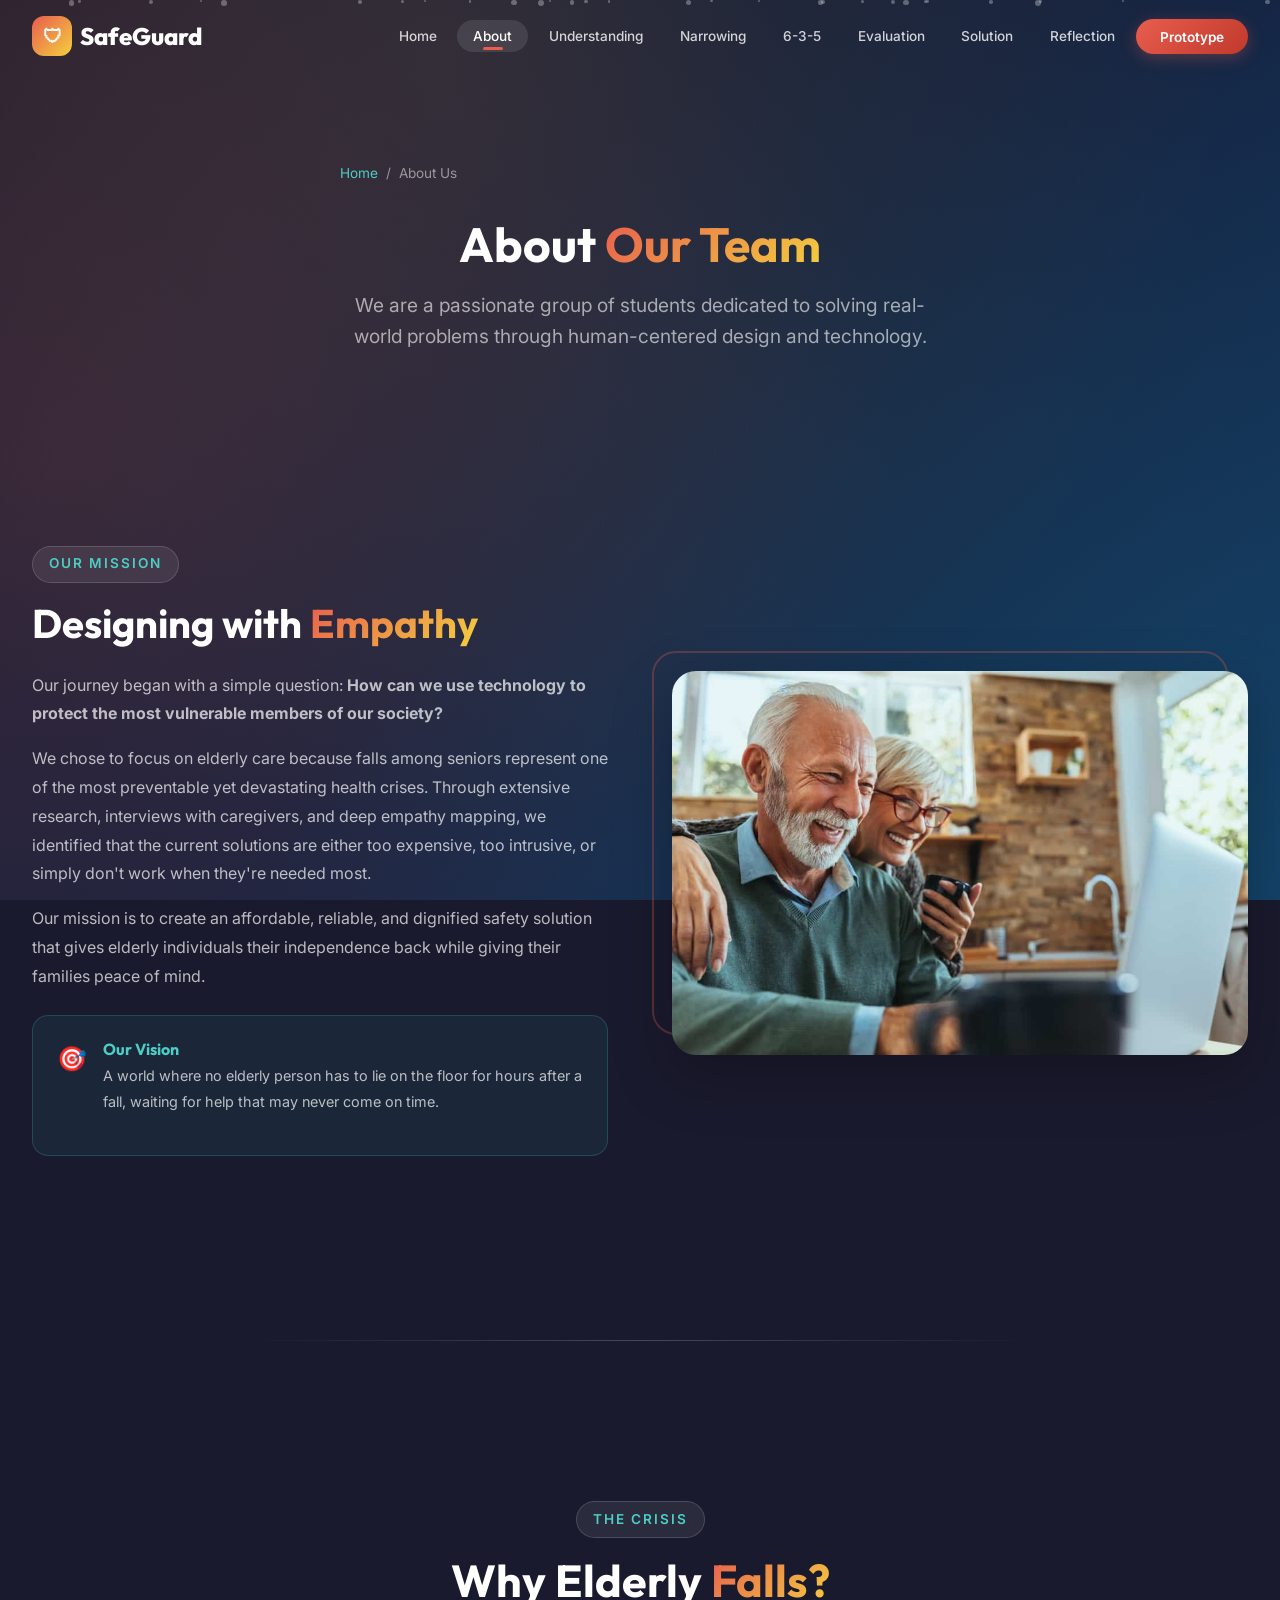
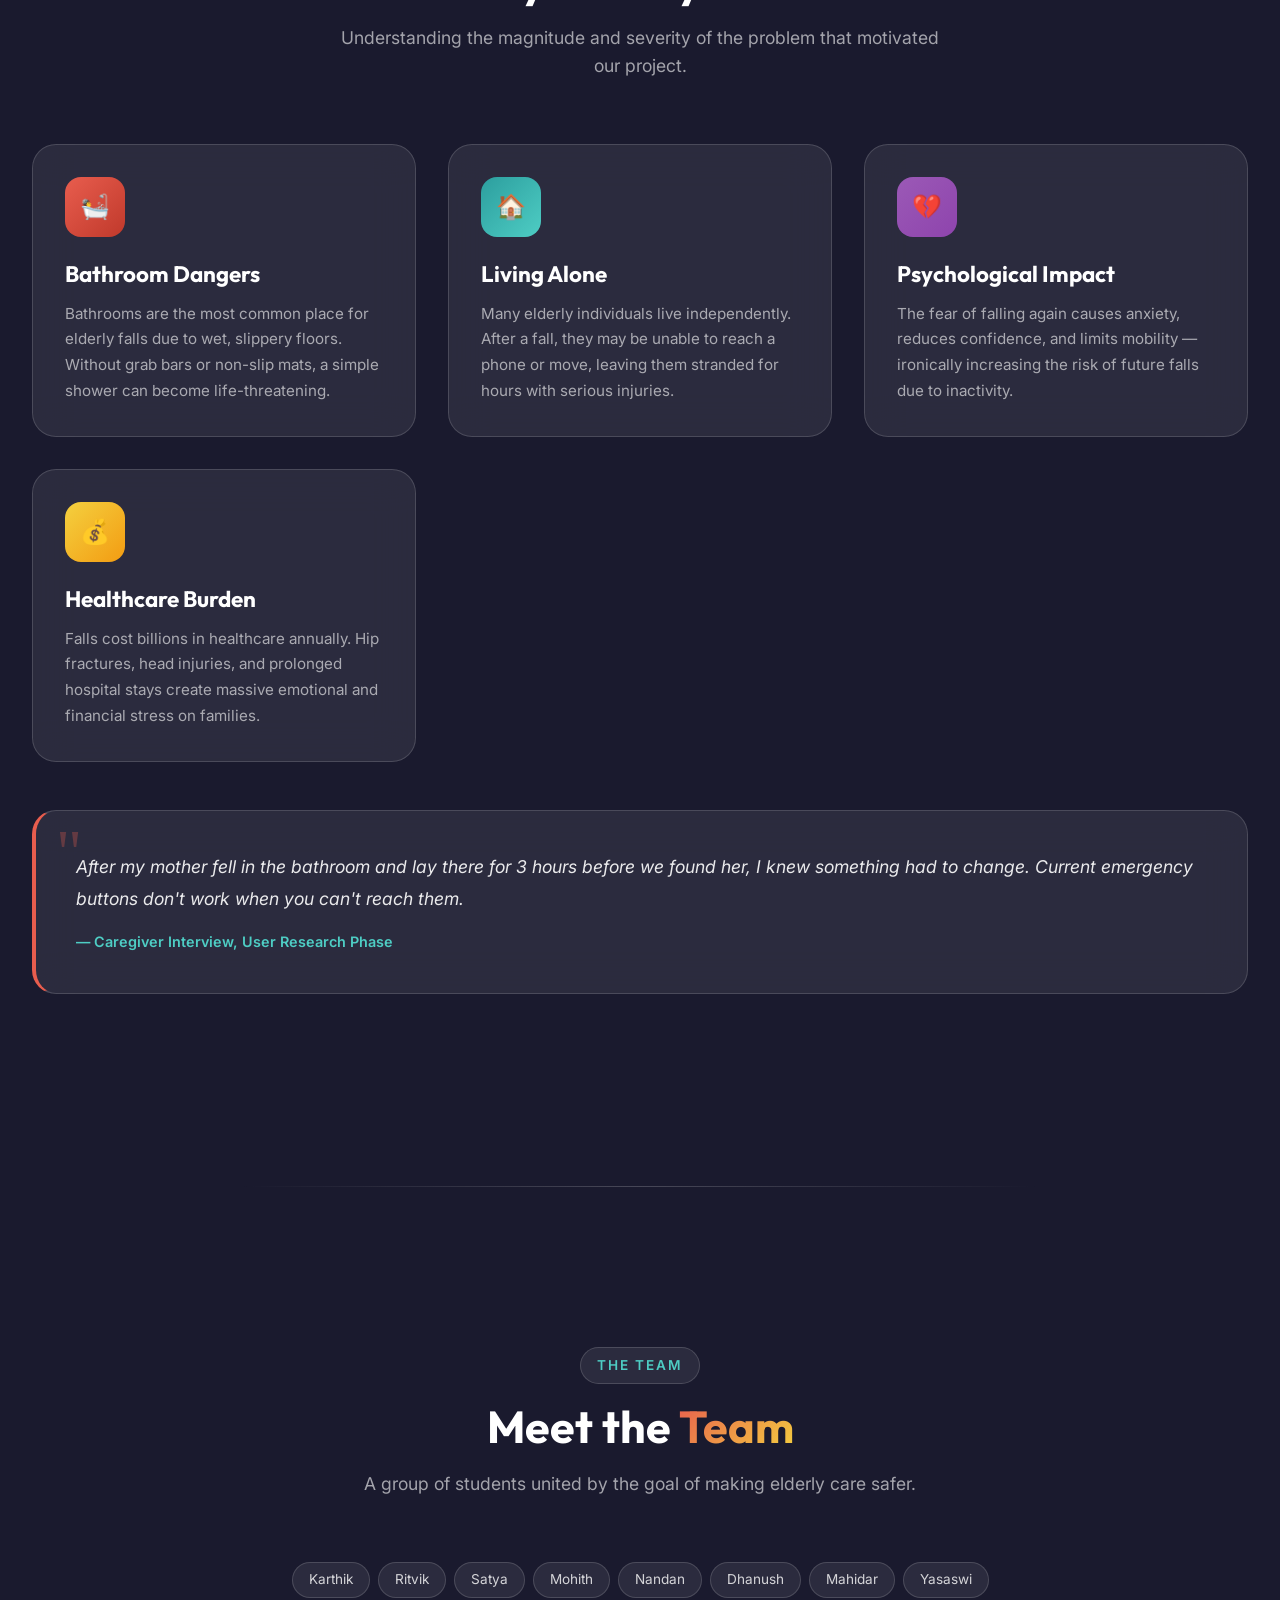
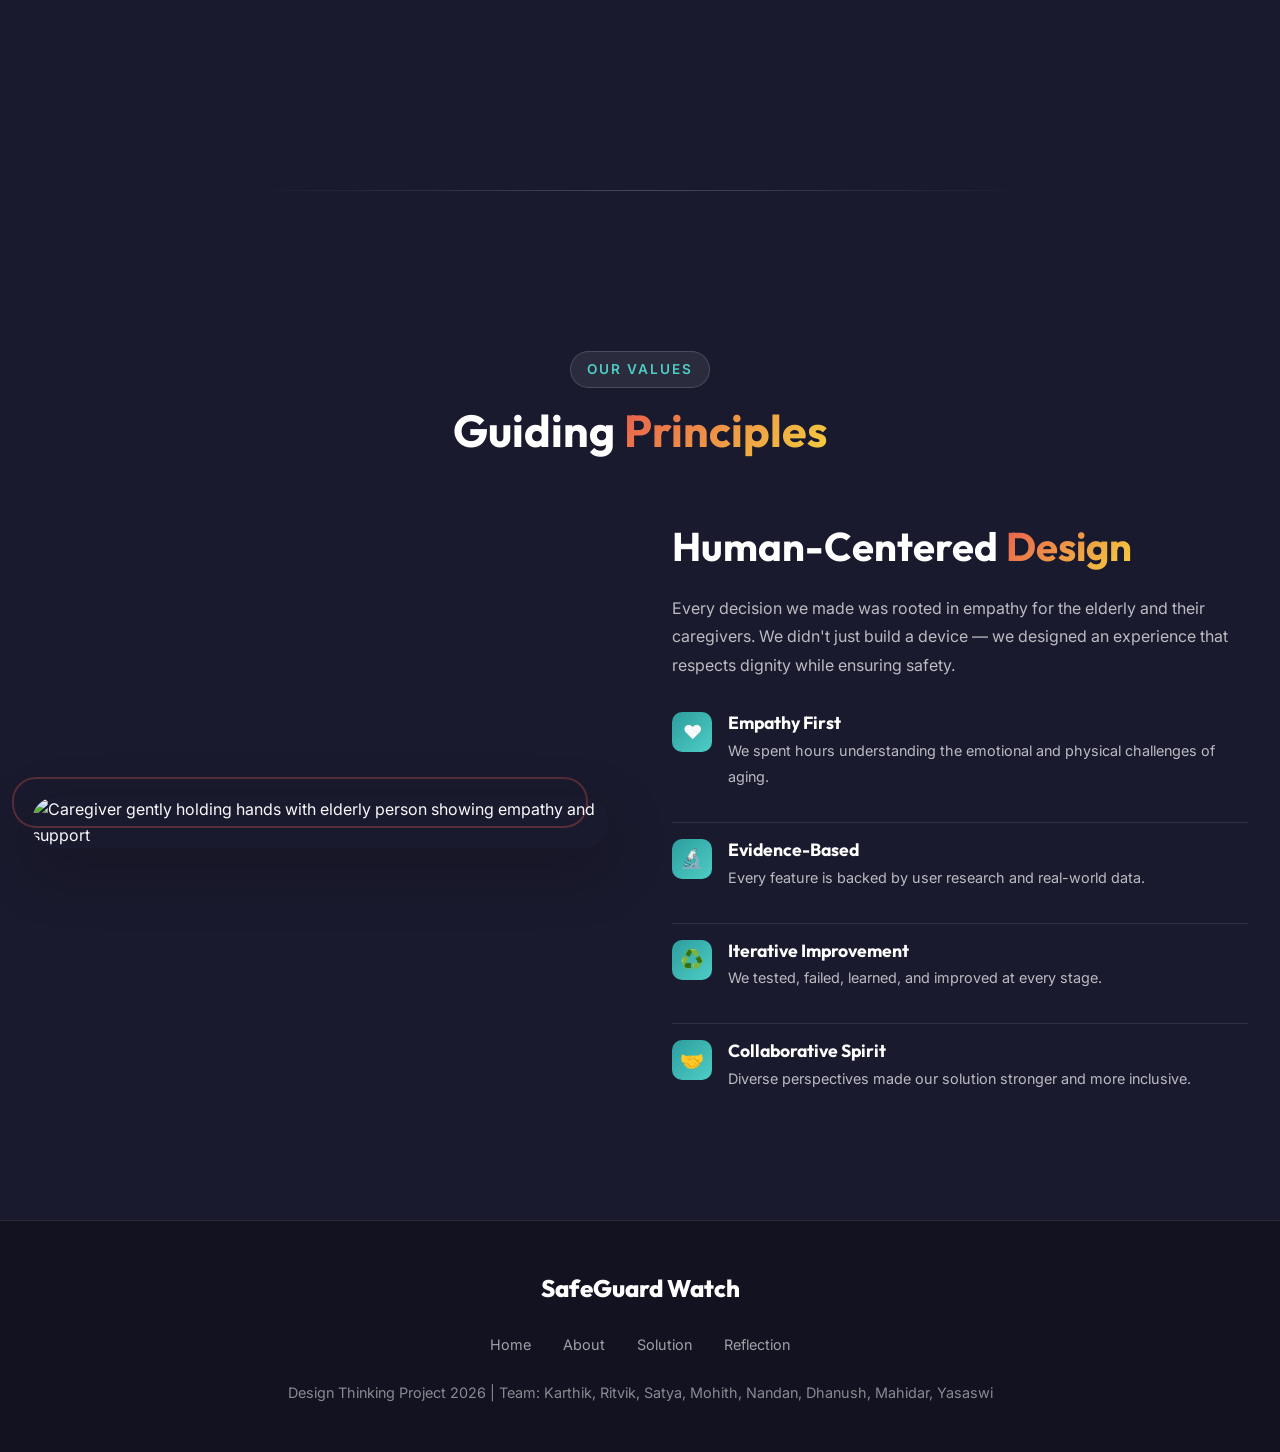
==== commit 42e517a7: "Replace image for caregiver empathy section" ====
--- a/about.html
+++ b/about.html
@@ -143,7 +143,7 @@
 
         <div class="two-col reveal">
             <div class="col-image">
-                <img src="images/5_Arduino_Projects_for_Engineering.png" alt="Students working on electronics prototyping project">
+                <img src="images/caregiver-empathy.jpg" alt="Caregiver gently holding hands with elderly person showing empathy and support">
             </div>
             <div class="col-content">
                 <h2>Human-Centered <span>Design</span></h2>
@@ -198,4 +198,4 @@
 
     <script src="js/main.js"></script>
 </body>
-</html>+</html>
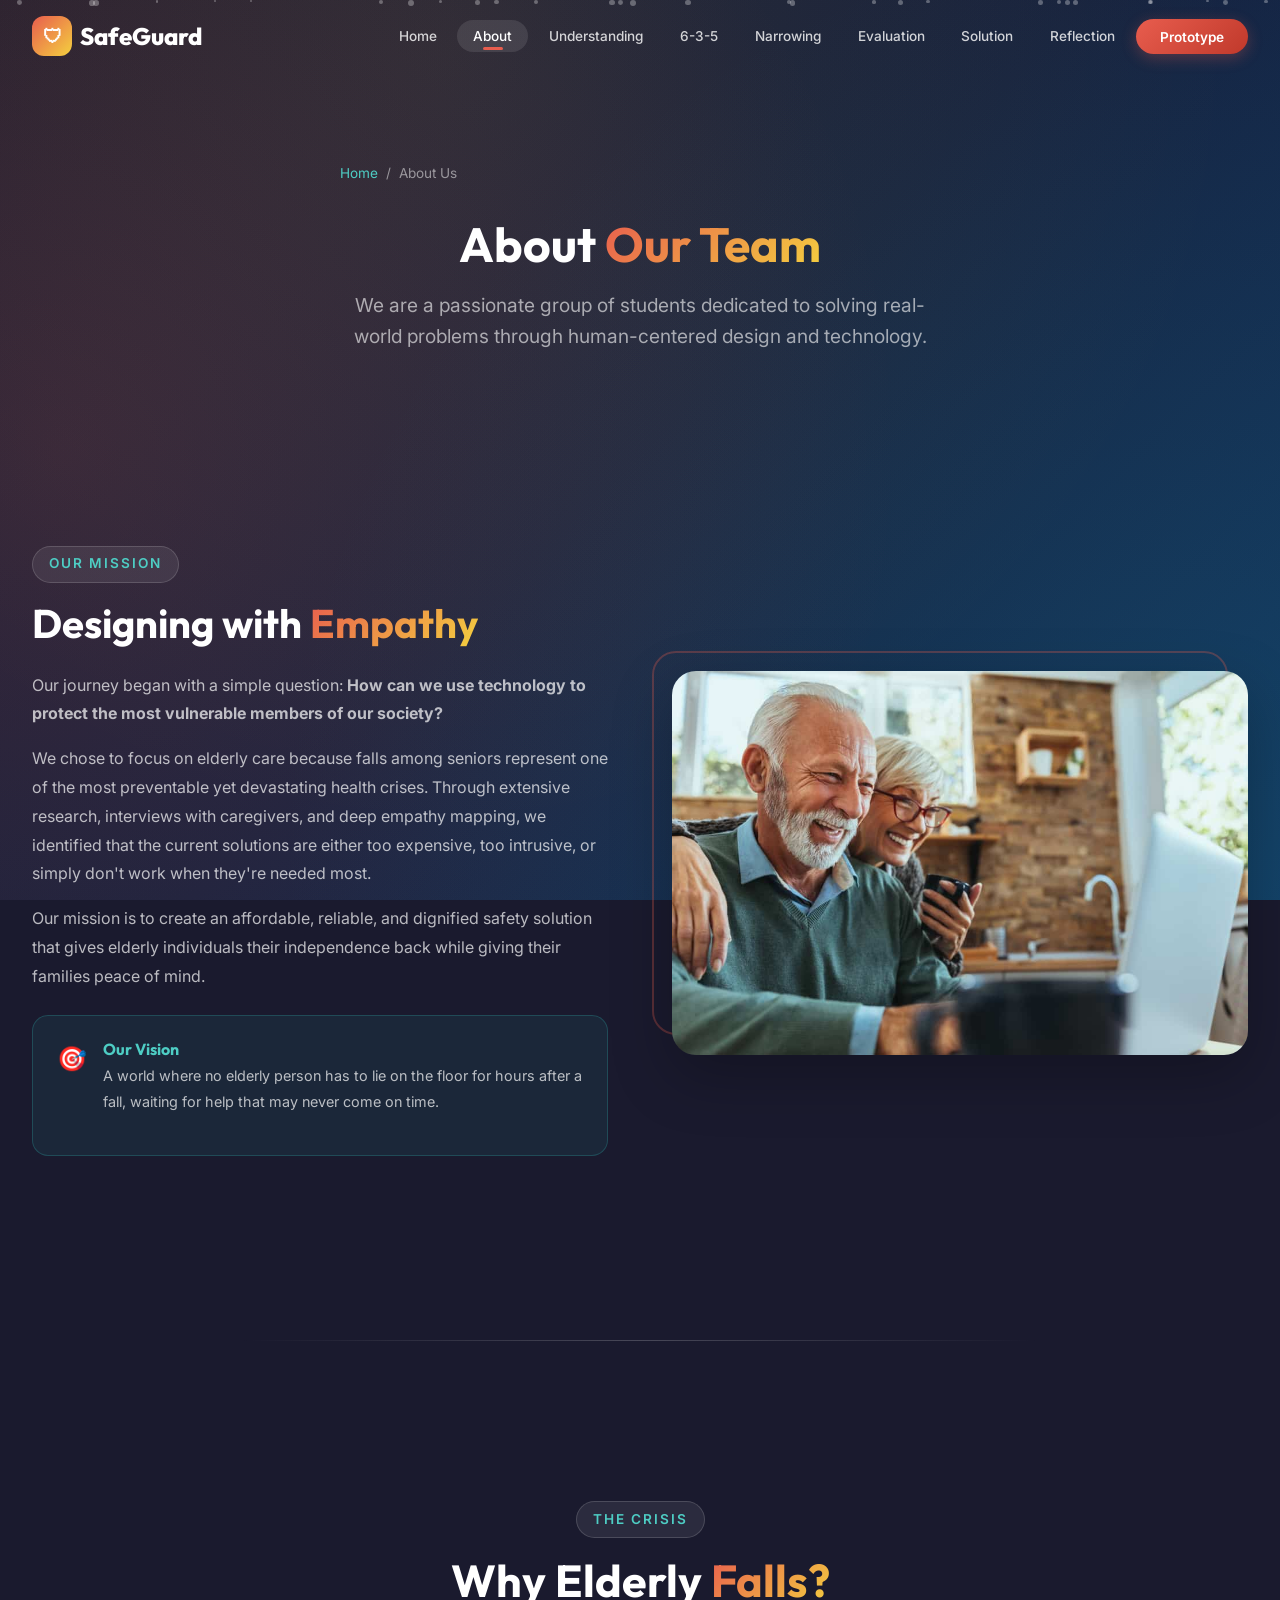
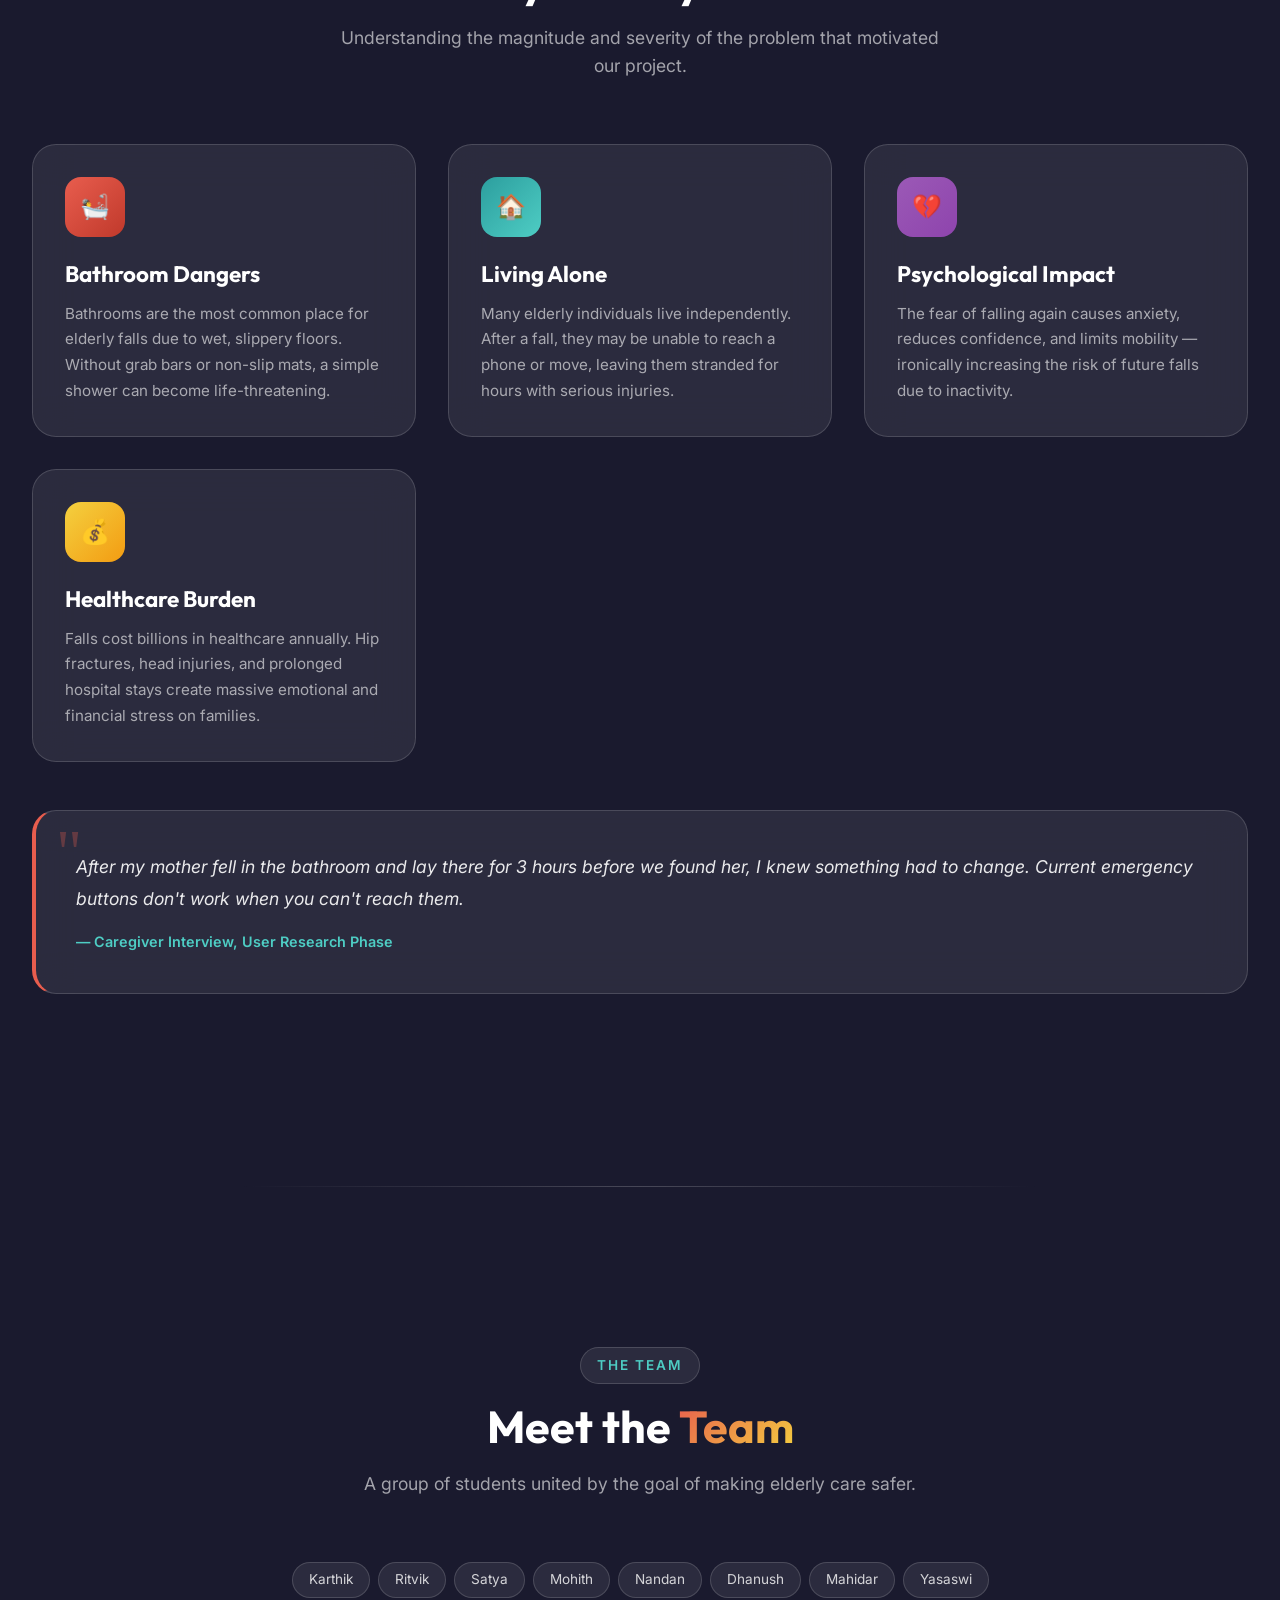
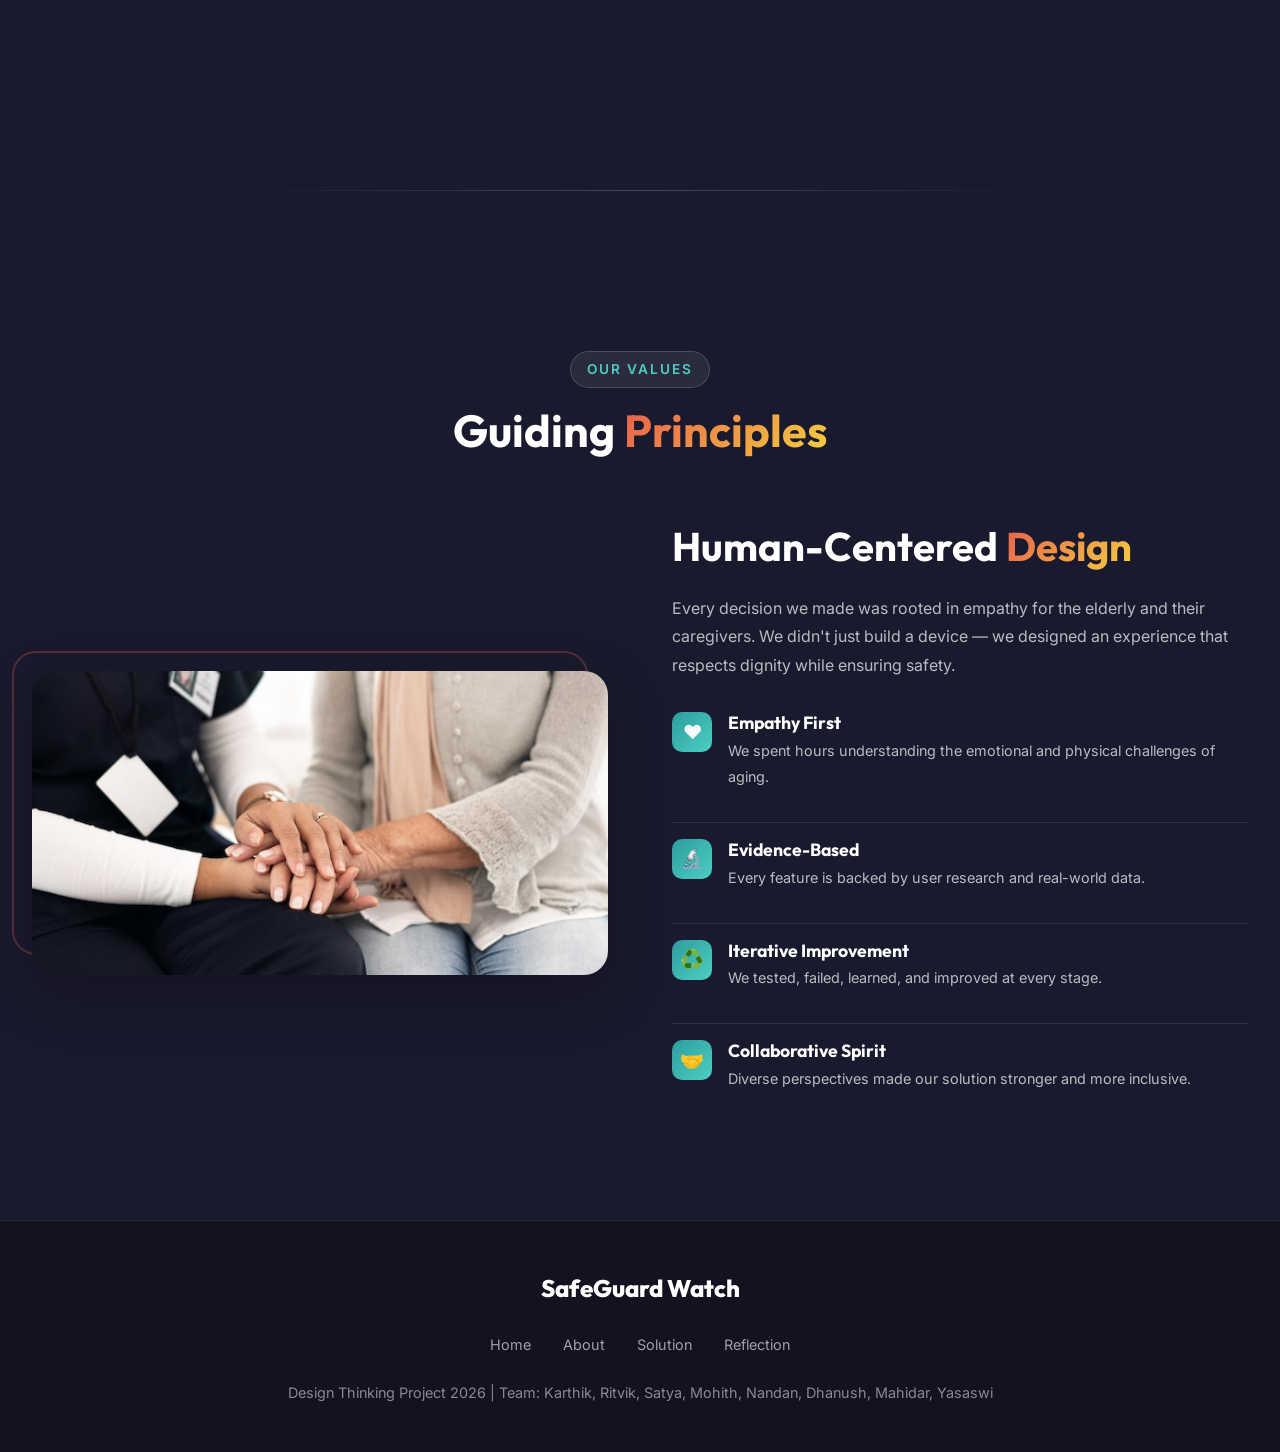
==== commit 4b601346: "Update about.html" ====
--- a/about.html
+++ b/about.html
@@ -22,8 +22,8 @@
                 <li><a href="index.html">Home</a></li>
                 <li><a href="about.html" class="active">About</a></li>
                 <li><a href="understanding.html">Understanding</a></li>
+                <li><a href="method.html">6-3-5</a></li>
                 <li><a href="narrowing.html">Narrowing</a></li>
-                <li><a href="method.html">6-3-5</a></li>
                 <li><a href="evaluation.html">Evaluation</a></li>
                 <li><a href="solution.html">Solution</a></li>
                 <li><a href="reflection.html">Reflection</a></li>
